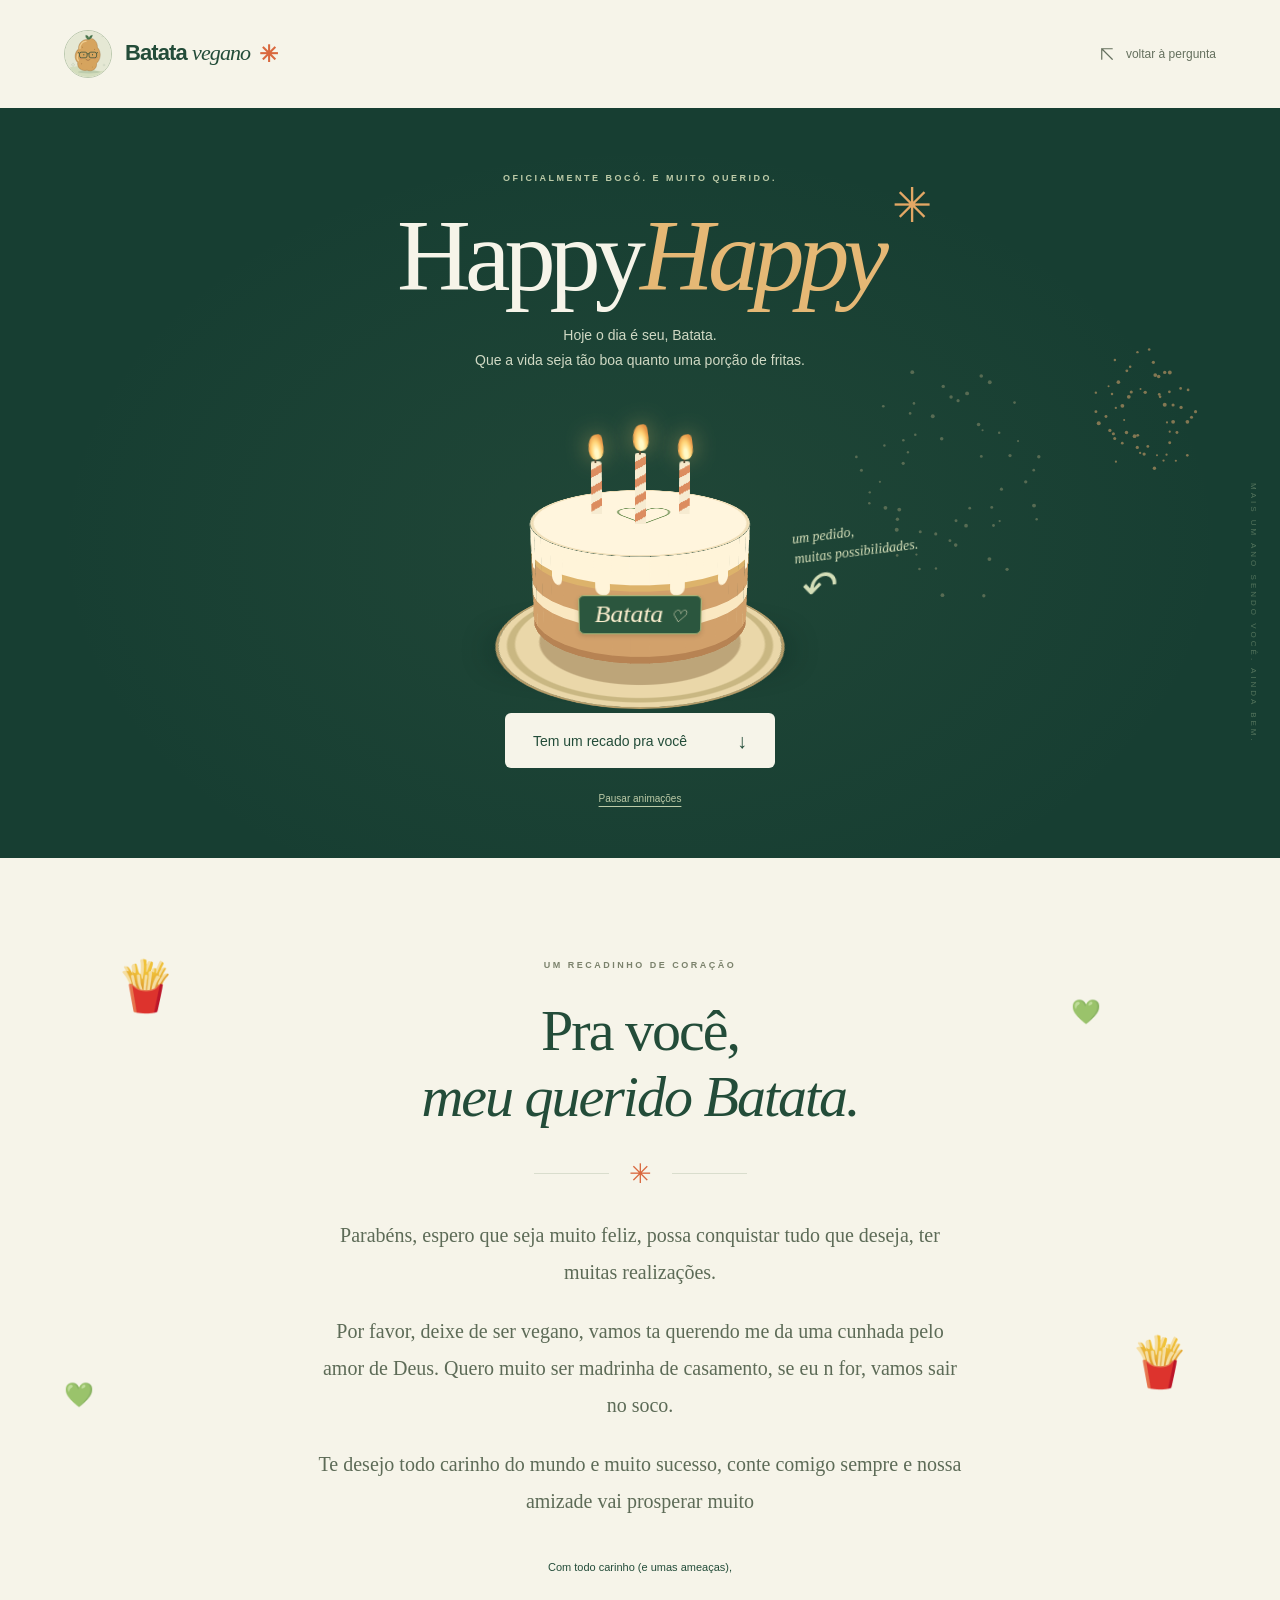
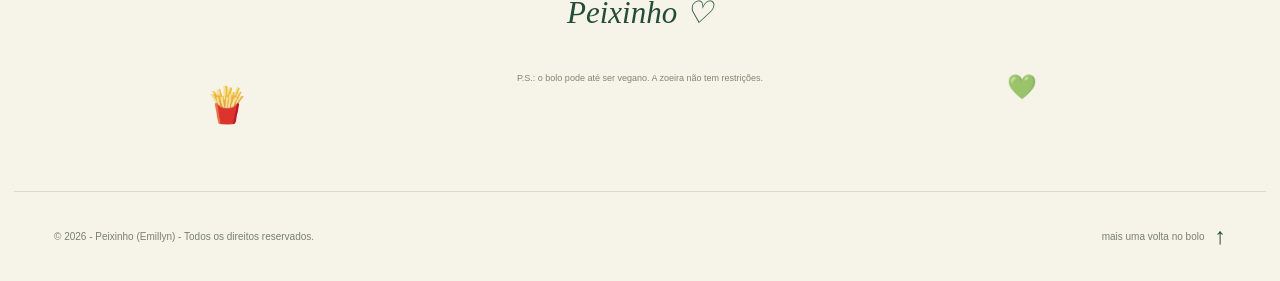
==== happyhappy.html @ f9ce617b "Cria site de aniversário Batata vegano" ====
<!doctype html>
<html lang="pt-BR">
  <head>
    <meta charset="utf-8">
    <meta name="viewport" content="width=device-width, initial-scale=1">
    <meta name="theme-color" content="#173e32">
    <meta name="description" content="HappyHappy! Um aniversário cheio de carinho, batatas e amizade.">
    <title>HappyHappy · Batata vegano</title>
    <link rel="icon" href="assets/batata.svg" type="image/svg+xml">
    <link rel="stylesheet" href="styles.css">
    <script src="script.js" defer></script>
  </head>
  <body class="party-page">
    <header class="site-header">
      <a class="brand" href="index.html" aria-label="Batata vegano — início">
        <img class="brand-photo" src="assets/batata.svg" alt="Ilustração provisória de uma batata" width="48" height="48">
        <span>Batata <em>vegano</em><span class="brand-dot" aria-hidden="true">✳</span></span>
      </a>
      <a class="header-note back-link" href="index.html"><svg class="arrow-icon" viewBox="0 0 24 24" aria-hidden="true"><path d="M19 19 5 5M5 19V5h14"/></svg> voltar à pergunta</a>
    </header>

    <main>
      <section class="party-hero" aria-labelledby="party-title">
        <canvas id="fireworks" aria-hidden="true"></canvas>
        <div class="party-content">
          <p class="eyebrow">OFICIALMENTE BOCÓ. E MUITO QUERIDO.</p>
          <h1 id="party-title">Happy<span>Happy</span><span class="party-title-star" aria-hidden="true">✳</span></h1>
          <p class="party-intro">Hoje o dia é seu, Batata.<br>Que a vida seja tão boa quanto uma porção de fritas.</p>

          <div class="cake-scene" role="img" aria-label="Um bolo de aniversário girando, com velas acesas e a escrita Batata">
            <div class="cake-shadow"></div>
            <div class="cake-tilt">
              <div class="cake-rotation" id="birthday-cake">
                <div class="cake-platter"></div>
                <div class="cake-body" id="cake-body">
                  <div class="cake-top"></div>
                  <div class="cake-label">Batata <span>♡</span></div>
                </div>
                <div class="candle candle-one"><i></i></div>
                <div class="candle candle-two"><i></i></div>
                <div class="candle candle-three"><i></i></div>
              </div>
            </div>
            <span class="cake-note handwritten">um pedido,<br>muitas possibilidades. <span aria-hidden="true">↶</span></span>
          </div>

          <a class="button button-cream" href="#mensagem">Tem um recado pra você <span aria-hidden="true">↓</span></a>
          <button class="motion-button" id="motion-toggle" type="button" aria-pressed="false">Pausar animações</button>
        </div>
        <span class="hero-side-note" aria-hidden="true">MAIS UM ANO SENDO VOCÊ. AINDA BEM.</span>
      </section>

      <section class="message-section" id="mensagem" aria-labelledby="message-title">
        <div class="message-decoration fries fries-one" aria-hidden="true">🍟</div>
        <div class="message-decoration fries fries-two" aria-hidden="true">🍟</div>
        <div class="message-decoration fries fries-three" aria-hidden="true">🍟</div>
        <div class="message-decoration heart heart-one" aria-hidden="true">💚</div>
        <div class="message-decoration heart heart-two" aria-hidden="true">💚</div>
        <div class="message-decoration heart heart-three" aria-hidden="true">💚</div>
        <div class="letter">
          <p class="eyebrow">UM RECADINHO DE CORAÇÃO</p>
          <h2 id="message-title">Pra você,<br><em>meu querido Batata.</em></h2>
          <div class="letter-rule" aria-hidden="true">✳</div>
          <div class="letter-body">
            <p>Parabéns, espero que seja muito feliz, possa conquistar tudo que deseja, ter muitas realizações.</p>
            <p>Por favor, deixe de ser vegano, vamos ta querendo me da uma cunhada pelo amor de Deus. Quero muito ser madrinha de casamento, se eu n for, vamos sair no soco.</p>
            <p>Te desejo todo carinho do mundo e muito sucesso, conte comigo sempre e nossa amizade vai prosperar muito</p>
          </div>
          <p class="letter-signoff">Com todo carinho (e umas ameaças),<br><span class="handwritten">Peixinho ♡</span></p>
          <span class="letter-ps">P.S.: o bolo pode até ser vegano. A zoeira não tem restrições.</span>
        </div>
      </section>
    </main>

    <footer class="site-footer"><span>© 2026 - Peixinho (Emillyn) - Todos os direitos reservados.</span><a class="footer-love" href="#party-title">mais uma volta no bolo <span aria-hidden="true">↑</span></a></footer>
  </body>
</html>
---- styles.css ----
:root {
  --paper: #f6f4e9;
  --green: #234c39;
  --dark-green: #173e32;
  --muted: #72786b;
  --orange: #d9683e;
  --line: #d9ddcd;
  --serif: Georgia, 'Times New Roman', serif;
  --sans: 'Trebuchet MS', Arial, sans-serif;
}

* { box-sizing: border-box; }
html { scroll-behavior: smooth; scroll-padding-top: 28px; }
body { margin: 0; color: var(--green); background: var(--paper); font-family: var(--sans); -webkit-font-smoothing: antialiased; }
a { color: inherit; text-decoration: none; }
button { font: inherit; }
button, a { -webkit-tap-highlight-color: transparent; }
a:focus-visible, button:focus-visible { outline: 3px solid var(--orange); outline-offset: 6px; }
::selection { background: #dbe4b7; color: var(--dark-green); }
.site-header { min-height: 108px; max-width: 1380px; margin: 0 auto; padding: 24px 64px; display: flex; align-items: center; justify-content: space-between; gap: 24px; border-bottom: 1px solid var(--line); }
.brand { display: flex; align-items: center; gap: 13px; flex-shrink: 0; }
.brand-photo { width: 48px; height: 48px; object-fit: cover; border: 1px solid #bcc9af; border-radius: 50%; }
.brand > span { font-size: 22px; letter-spacing: -.9px; font-weight: 700; }
.brand em { font-family: var(--serif); font-weight: 400; }
.brand-dot { color: var(--orange); font-size: 23px; margin-left: 9px; vertical-align: middle; }
.header-note { color: #65705e; font-size: 12px; }
.header-note > span { margin-left: 9px; color: var(--green); font-size: 20px; }
.arrow-icon { width: 18px; height: 18px; flex-shrink: 0; fill: none; stroke: currentColor; stroke-width: 1.6; stroke-linecap: round; stroke-linejoin: round; vertical-align: middle; }
.header-note > .arrow-icon { margin-left: 8px; }
.welcome-main { max-width: 1252px; min-height: calc(100svh - 194px); margin: auto; padding: 74px 40px 70px; display: grid; grid-template-columns: 1.04fr 1fr; align-items: center; gap: 60px; }
.eyebrow { font-size: 10px; font-weight: 700; letter-spacing: 2.5px; line-height: 1.7; margin: 0 0 26px; }
.tiny-star { display: inline-block; color: var(--orange); font-size: 23px; vertical-align: middle; margin: -3px 9px 0 0; }
.welcome-copy h1 { margin: 0 0 34px -5px; font-family: var(--serif); font-size: clamp(80px, 8.8vw, 125px); font-weight: 400; letter-spacing: -7px; line-height: .98; }
.question-word { position: relative; display: inline-block; font-style: italic; }
.question-mark { color: var(--orange); }
.underline { width: 100%; height: 20px; position: absolute; left: 0; bottom: -17px; fill: none; stroke: var(--orange); stroke-width: 2.5; stroke-linecap: round; }
.intro { font-size: 17px; line-height: 1.8; color: #6b7362; margin: 30px 0 25px; }
.answer-area { display: flex; gap: 14px; align-items: center; min-height: 70px; position: relative; }
.button { min-height: 55px; padding: 17px 27px; display: inline-flex; align-items: center; justify-content: space-between; gap: 35px; font-size: 14px; border: 1px solid transparent; border-radius: 6px; cursor: pointer; transition: background .2s, box-shadow .2s, transform .2s; }
.button > span { font-size: 20px; line-height: 16px; }
.button-primary { color: var(--paper); background: var(--green); min-width: 147px; }
.button-primary:hover { background: #315f47; box-shadow: 0 5px 0 #c5cfb5; transform: translateY(-2px); }
.button-outline { background: var(--paper); color: var(--green); border-color: #a7b29b; min-width: 132px; z-index: 20; touch-action: none; }
.button-outline.is-running { position: fixed; transition: none; box-shadow: 0 5px 16px #173e3215; }
.answer-hint { color: #7b806e; font-size: 10px; line-height: 1.8; margin: 13px 0 0; }
.answer-hint > span { padding-left: 4px; font-size: 15px; }
.welcome-art { position: relative; width: 100%; max-width: 426px; margin: 12px auto 24px; }
.portrait-frame { padding: 13px 13px 0; background: #fffef7; transform: rotate(5deg); box-shadow: 0 14px 35px #30462816, 0 0 0 1px #d5d8c75e; width: 90%; margin: auto; position: relative; }
.portrait { display: block; width: 100%; aspect-ratio: 4/4.7; object-fit: cover; object-position: center 40%; background: #e5e8d4; }
.portrait-caption { display: flex; align-items: center; justify-content: space-between; padding: 16px 8px 19px; font-family: var(--serif); font-style: italic; font-size: 21px; }
.portrait-caption > span:last-child { font-family: var(--sans); font-size: 31px; }
.portrait-tape { width: 98px; height: 31px; background: #d6d8ae9c; position: absolute; top: -17px; left: calc(50% - 49px); transform: rotate(-8deg); z-index: 1; clip-path: polygon(0 7%, 98% 0, 95% 18%, 100% 39%, 96% 65%, 100% 90%, 1% 100%, 4% 80%, 0 60%, 3% 35%); }
.handwritten { font-family: 'Segoe Print', 'Bradley Hand', 'Comic Sans MS', cursive; font-style: italic; }
.art-note { position: absolute; top: -57px; left: -35px; z-index: 2; font-size: 15px; line-height: 1.3; transform: rotate(-9deg); }
.art-note > span { font-size: 41px; position: absolute; right: -40px; top: 14px; font-style: normal; }
.birthday-sticker { width: 127px; height: 127px; display: flex; flex-direction: column; justify-content: center; align-items: center; position: absolute; right: -24px; bottom: 20px; border-radius: 50%; background: #e5a45c; color: #593d24; border: 1px dashed #ae7345; outline: 6px solid #e5a45c; transform: rotate(-13deg); font-size: 8px; letter-spacing: 1px; line-height: 1; }
.birthday-sticker strong { font-family: var(--serif); font-style: italic; font-weight: 400; font-size: 30px; letter-spacing: -1px; line-height: .6; }
.art-spark { position: absolute; font-size: 53px; color: var(--orange); }
.spark-one { right: -21px; top: -36px; }
.spark-two { left: -24px; bottom: 30px; font-size: 62px; }
.bottom-note { position: absolute; bottom: -44px; left: 65px; font-size: 13px; transform: rotate(-3deg); }
.site-footer { max-width: 1252px; min-height: 86px; margin: 0 auto; padding: 25px 40px; display: flex; align-items: center; justify-content: space-between; gap: 20px; border-top: 1px solid var(--line); font-size: 10px; color: #78806e; line-height: 1.7; }
.footer-love { display: inline-flex; gap: 10px; align-items: center; }
.footer-love > span { font-size: 23px; color: var(--green); }

/* A segunda página: uma pequena festa, sem dependências externas. */
.party-page .site-header { border-bottom: 0; }
.back-link { display: flex; align-items: center; gap: 10px; }
.back-link > span { margin: 0; }
.party-hero { position: relative; overflow: hidden; background: var(--dark-green); color: var(--paper); min-height: 750px; padding: 63px 24px 38px; text-align: center; }
.party-hero::after { content: ''; position: absolute; inset: 0; pointer-events: none; background: radial-gradient(ellipse at 50% 58%, #8aa87315, transparent 65%); }
#fireworks { position: absolute; inset: 0; width: 100%; height: 100%; pointer-events: none; }
.party-content { position: relative; z-index: 1; max-width: 900px; margin: auto; }
.party-hero .eyebrow { color: #bdcba8; margin-bottom: 19px; font-size: 9px; }
.party-hero h1 { position: relative; display: inline-block; margin: 0 0 15px; font-family: var(--serif); font-weight: 400; font-size: clamp(64px, 8vw, 108px); letter-spacing: -6px; line-height: 1; }
.party-hero h1 > span:first-child { font-style: italic; color: #e5b875; }
.party-title-star { position: absolute; top: -23px; right: -43px; font-size: 48px; color: #e3a765; font-family: var(--sans); }
.party-intro { font-size: 14px; line-height: 1.8; color: #d0d9c4; margin: 0; }
.button-cream { background: var(--paper); color: var(--green); min-width: 270px; position: relative; z-index: 2; }
.button-cream:hover { background: #e6eacb; transform: translateY(-3px); }
.motion-button { display: block; margin: 17px auto 0; border: 0; padding: 8px; color: #bdcba8; background: transparent; font-size: 10px; text-decoration: underline; text-underline-offset: 4px; cursor: pointer; }
.hero-side-note { position: absolute; right: 22px; top: 50%; writing-mode: vertical-rl; letter-spacing: 3px; font-size: 8px; color: #a7bc976b; }
.cake-scene { position: relative; height: 340px; max-width: 500px; margin: 0 auto; perspective: 900px; }
.cake-tilt { position: absolute; left: 50%; top: 52%; width: 0; height: 0; transform-style: preserve-3d; transform: rotateX(-19deg); }
.cake-rotation { width: 0; height: 0; transform-style: preserve-3d; animation: cake-turn 18s linear infinite; }
@keyframes cake-turn { from { transform: rotateY(-18deg); } to { transform: rotateY(342deg); } }
.cake-body { width: 216px; height: 104px; position: absolute; left: -108px; top: -32px; transform-style: preserve-3d; }
.cake-slice { position: absolute; left: calc(50% - 9px); top: 0; width: 18px; height: 104px; background: linear-gradient(to bottom, #fff4d9 0 26%, #ddb36b 26% 32%, #d2a16b 32% 56%, #fae8c1 56% 67%, #d2a16b 67% 93%, #b78353 93%); backface-visibility: hidden; }
.cake-slice:nth-child(3n)::after { content: ''; position: absolute; background: #fff4d9; width: 14px; height: 39px; top: 0; left: 2px; border-radius: 0 0 12px 12px; }
.cake-top { position: absolute; width: 216px; height: 216px; top: -56px; left: 0; border-radius: 50%; transform: rotateX(90deg) translateZ(52px); background: radial-gradient(circle at 50% 50%, #fff5dd 68%, #eddbb3 69%, #fff1d1 72%); backface-visibility: hidden; }
.cake-top::after { content: '♡'; color: #77965b; font-family: var(--serif); font-size: 75px; position: absolute; top: 53px; left: 78px; }
.cake-label { position: absolute; top: 36px; left: 53px; width: 110px; padding: 5px 0; border-radius: 5px; background: #2b563e; border: 1px solid #a3b477; box-shadow: 0 2px 4px #4a301f33; color: #fff1d1; font-family: var(--serif); font-size: 23px; font-style: italic; transform: translateZ(109px); backface-visibility: hidden; }
.cake-label span { font-size: 16px; }
.cake-platter { position: absolute; left: -145px; top: -125px; width: 290px; height: 290px; border-radius: 50%; background: radial-gradient(circle, #bda579 50%, #ead7a9 51% 62%, #c9b782 63% 66%, #ead7a9 67%); transform: rotateX(90deg) translateZ(-76px); box-shadow: 0 0 0 3px #b59c69; }
.cake-shadow { position: absolute; bottom: 44px; left: calc(50% - 150px); width: 300px; height: 38px; border-radius: 50%; background: #061e1c; filter: blur(16px); opacity: .65; }
.candle { position: absolute; width: 11px; height: 58px; left: -5px; top: -86px; border-radius: 3px 3px 0 0; background: repeating-linear-gradient(150deg, #f6ebd1 0 8px, #dc8c5f 8px 15px); transform: translateZ(0); transform-style: preserve-3d; }
.candle-one { transform: translateX(-44px) translateZ(-20px); }
.candle-two { top: -103px; height: 75px; transform: translateZ(15px); }
.candle-three { transform: translateX(44px) translateZ(-20px); }
.candle::before { content: ''; position: absolute; width: 2px; height: 7px; top: -5px; left: 4px; background: #50412d; }
.candle i { position: absolute; top: -27px; left: -2px; width: 15px; height: 25px; border-radius: 70% 25% 55% 45%; background: radial-gradient(ellipse at 50% 75%, #fff9c7 15%, #ffd376 45%, #e79646 75%); box-shadow: 0 0 21px #ffd37670; transform: translateZ(1px) rotate(-8deg); animation: flicker 1s ease-in-out infinite alternate; }
@keyframes flicker { to { transform: translateZ(1px) rotate(8deg) scale(.9,1.08); opacity: .8; } }
.cake-note { position: absolute; right: -30px; bottom: 100px; font-size: 14px; line-height: 1.4; color: #d4deb8; transform: rotate(-7deg); text-align: left; }
.cake-note > span { display: block; font-family: var(--serif); font-size: 43px; margin-top: -8px; }
.message-section { position: relative; padding: 100px 24px 105px; overflow: hidden; }
.letter { max-width: 650px; margin: 0 auto; text-align: center; position: relative; z-index: 1; }
.letter .eyebrow { font-size: 9px; margin-bottom: 25px; color: #7b826c; }
.letter h2 { margin: 0; font-family: var(--serif); font-size: clamp(37px,4.6vw,58px); font-weight: 400; line-height: 1.14; letter-spacing: -2px; }
.letter h2 em { font-weight: 400; }
.letter-rule { display: flex; align-items: center; gap: 20px; justify-content: center; color: var(--orange); font-size: 27px; margin: 27px 0; }
.letter-rule::before, .letter-rule::after { content: ''; height: 1px; width: 75px; background: var(--line); }
.letter-body { color: #5d6b57; font-family: var(--serif); font-size: 20px; line-height: 1.85; }
.letter-body p { margin: 0 0 22px; }
.letter-signoff { font-size: 11px; line-height: 2.2; margin: 35px 0 20px; }
.letter-signoff .handwritten { font-size: 31px; color: var(--green); }
.letter-ps { display: inline-block; color: #80866f; font-size: 9px; line-height: 1.8; max-width: 300px; }
.message-decoration { position: absolute; user-select: none; pointer-events: none; animation: float 5s ease-in-out infinite alternate; }
.fries { font-size: 49px; filter: saturate(.8); }
.fries-one { top: 100px; left: 9%; --turn: -17deg; }
.fries-two { top: 51%; right: 7%; --turn: 20deg; animation-delay: -2s; }
.fries-three { bottom: 65px; left: 16%; --turn: 12deg; font-size: 35px; }
.heart { font-size: 24px; opacity: .75; }
.heart-one { top: 140px; right: 14%; --turn: 17deg; }
.heart-two { top: 56%; left: 5%; --turn: -20deg; animation-delay: -1s; }
.heart-three { bottom: 90px; right: 19%; --turn: 10deg; }
@keyframes float { from { transform: translateY(0) rotate(var(--turn)); } to { transform: translateY(-14px) rotate(calc(var(--turn) + 7deg)); } }
.animations-paused *, .animations-paused *::before, .animations-paused *::after { animation-play-state: paused !important; }

@media (min-width: 1500px) { .welcome-main { min-height: 740px; } }
@media (max-width: 1000px) {
  .site-header { padding: 23px 35px; }
  .welcome-main { gap: 35px; padding: 85px 45px; }
  .welcome-copy h1 { font-size: 98px; }
  .welcome-art { max-width: 340px; }
  .art-note { left: -5px; }
  .birthday-sticker { right: -5px; width: 105px; height: 105px; font-size: 6px; }
  .birthday-sticker strong { font-size: 26px; }
  .spark-one { right: -9px; }
  .spark-two { left: -5px; font-size: 48px; }
  .message-decoration { opacity: .5; }
  .fries-one { left: 3%; }
  .fries-two { right: 1%; }
}
@media (max-width: 700px) {
  .site-header { min-height: 85px; padding: 18px 22px; gap: 12px; }
  .brand { gap: 9px; }
  .brand-photo { width: 38px; height: 38px; }
  .brand > span { font-size: 19px; }
  .brand-dot { font-size: 19px; margin-left: 5px; }
  .header-note { max-width: 105px; text-align: right; font-size: 9px; line-height: 1.6; }
  .header-note > span { font-size: 15px; margin-left: 3px; }
  .welcome-main { grid-template-columns: 1fr; min-height: auto; gap: 85px; padding: 48px 28px 85px; }
  .welcome-copy { max-width: 400px; width: 100%; margin: auto; }
  .welcome-copy h1 { font-size: 100px; letter-spacing: -6px; }
  .eyebrow { font-size: 9px; margin-bottom: 22px; }
  .intro { font-size: 16px; margin-bottom: 20px; }
  .answer-area { gap: 12px; }
  .button { min-height: 53px; padding: 16px 24px; }
  .button-primary { min-width: 145px; }
  .button-outline { min-width: 125px; }
  .answer-hint { font-size: 9px; }
  .welcome-art { width: 82%; max-width: 320px; margin-top: 0; }
  .art-note { top: -49px; font-size: 13px; left: -17px; }
  .portrait-frame { width: 100%; }
  .portrait-caption { font-size: 19px; padding: 12px 5px 15px; }
  .birthday-sticker { right: -24px; bottom: 11px; }
  .spark-one { right: -21px; top: -40px; }
  .spark-two { left: -34px; bottom: 10px; }
  .bottom-note { font-size: 11px; left: 15px; bottom: -40px; }
  .site-footer { margin: 0 22px; padding: 22px 0; flex-direction: column; justify-content: center; gap: 5px; text-align: center; font-size: 8px; }
  .footer-love { font-size: 9px; }
  .party-hero { padding: 50px 20px 30px; min-height: 690px; }
  .party-hero .eyebrow { font-size: 7px; letter-spacing: 1.6px; }
  .party-hero h1 { font-size: clamp(50px,11vw,77px); letter-spacing: -3.5px; }
  .party-title-star { font-size: 29px; right: -18px; top: -20px; }
  .party-intro { font-size: 12px; }
  .cake-scene { height: 320px; }
  .cake-note { display: none; }
  .cake-note > span { display: none; }
  .hero-side-note { display: none; }
  .message-section { padding: 80px 34px; }
  .letter h2 { font-size: 40px; }
  .letter-body { font-size: 18px; line-height: 1.85; }
  .message-decoration { opacity: .3; font-size: 26px; }
  .fries-one { left: -8px; top: 37px; }
  .fries-two { right: -5px; }
  .fries-three { left: 4%; bottom: 25px; }
  .heart-one { right: 2%; top: 70px; }
  .heart-two { left: -8px; top: 65%; }
  .heart-three { bottom: 40px; right: 5%; }
}
@media (prefers-reduced-motion: reduce) {
  html { scroll-behavior: auto; }
  *, *::before, *::after { animation: none !important; transition: none !important; }
}
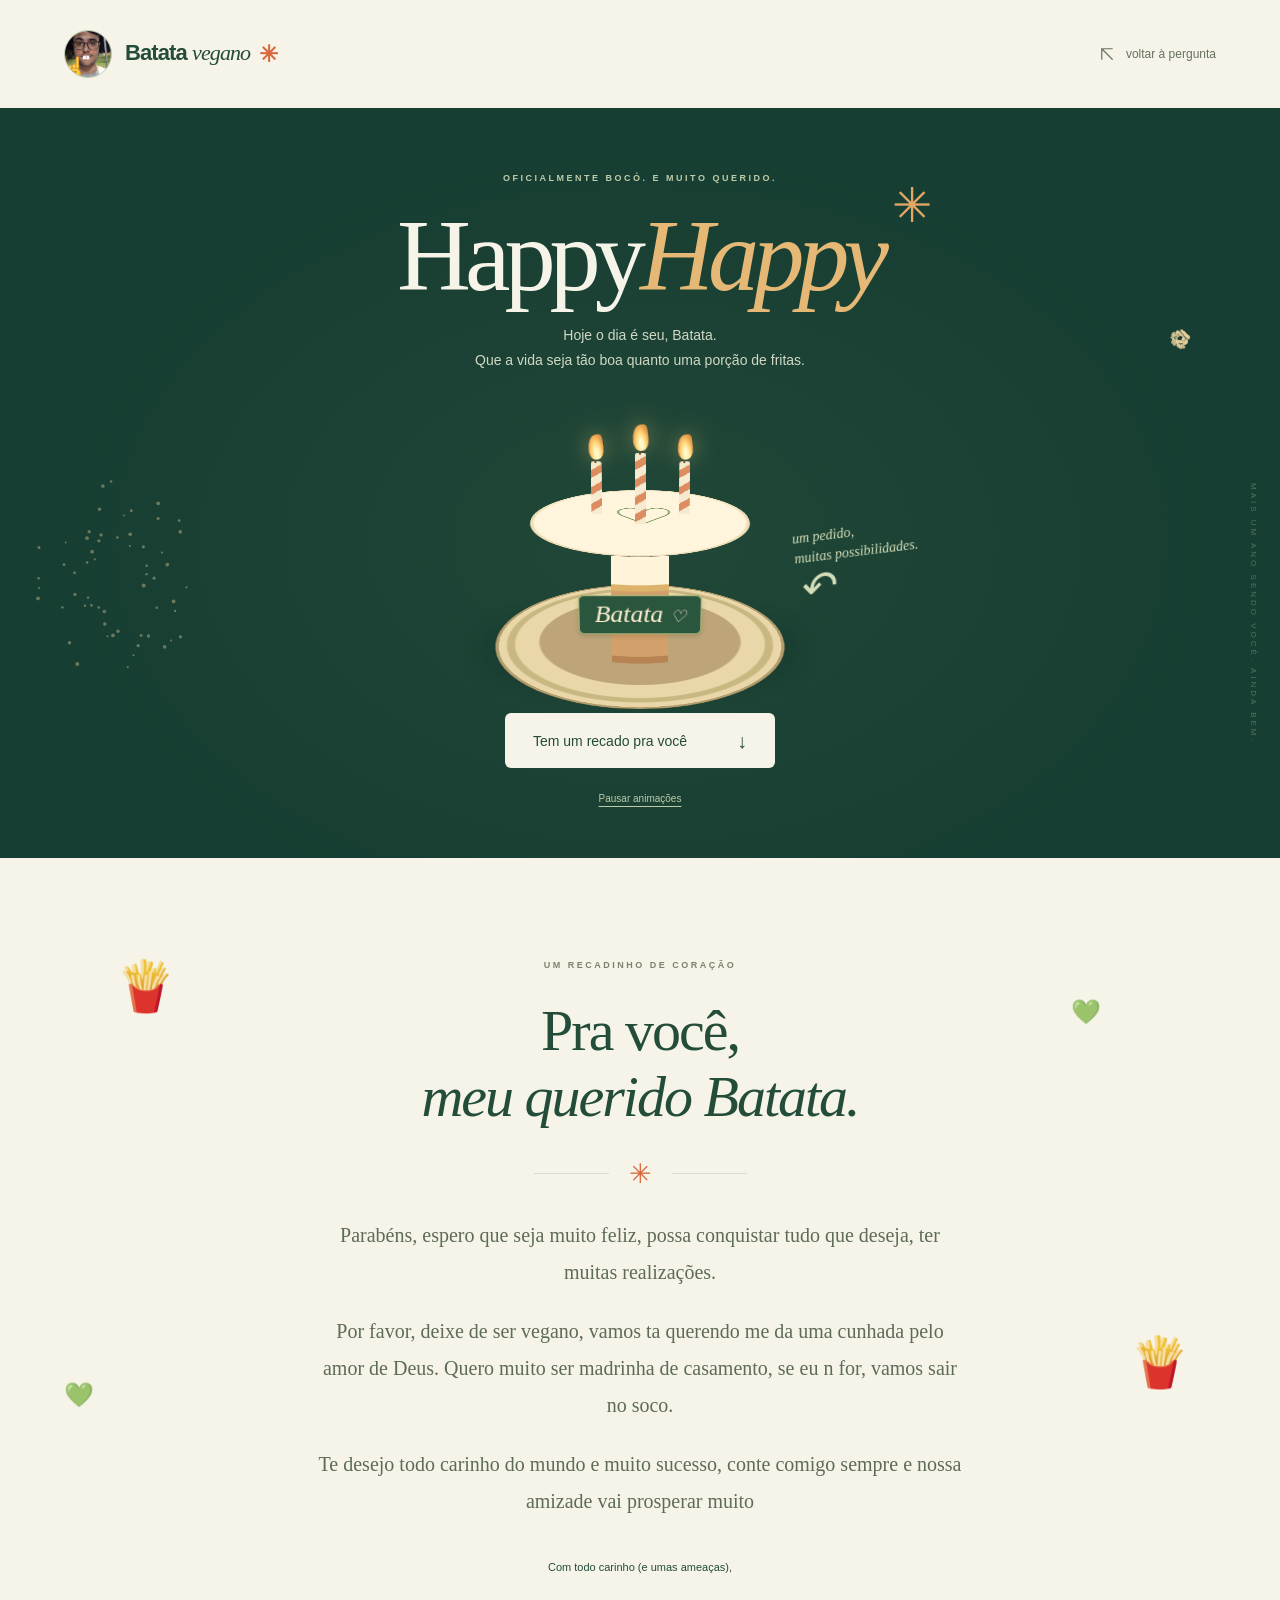
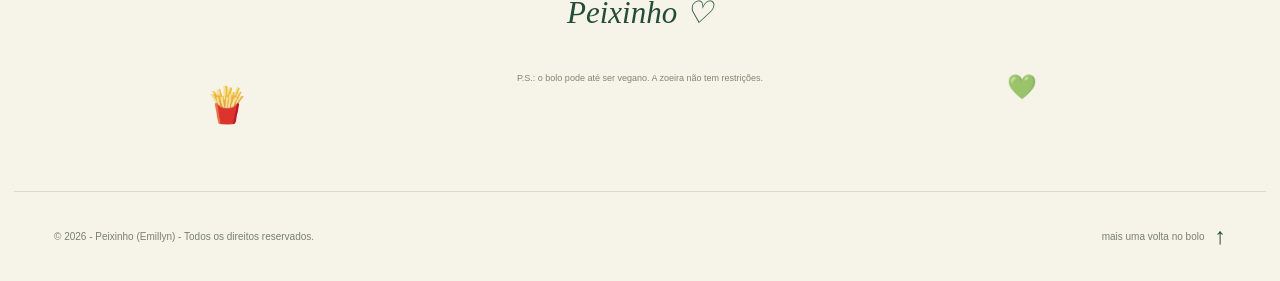
==== commit 1a6f9ee4: "Alteração de foto" ====
--- a/happyhappy.html
+++ b/happyhappy.html
@@ -13,7 +13,7 @@
   <body class="party-page">
     <header class="site-header">
       <a class="brand" href="index.html" aria-label="Batata vegano — início">
-        <img class="brand-photo" src="assets/batata.svg" alt="Ilustração provisória de uma batata" width="48" height="48">
+        <img class="brand-photo" src="assets/batata.jpg" alt="Ilustração provisória de uma batata" width="48" height="48">
         <span>Batata <em>vegano</em><span class="brand-dot" aria-hidden="true">✳</span></span>
       </a>
       <a class="header-note back-link" href="index.html"><svg class="arrow-icon" viewBox="0 0 24 24" aria-hidden="true"><path d="M19 19 5 5M5 19V5h14"/></svg> voltar à pergunta</a>
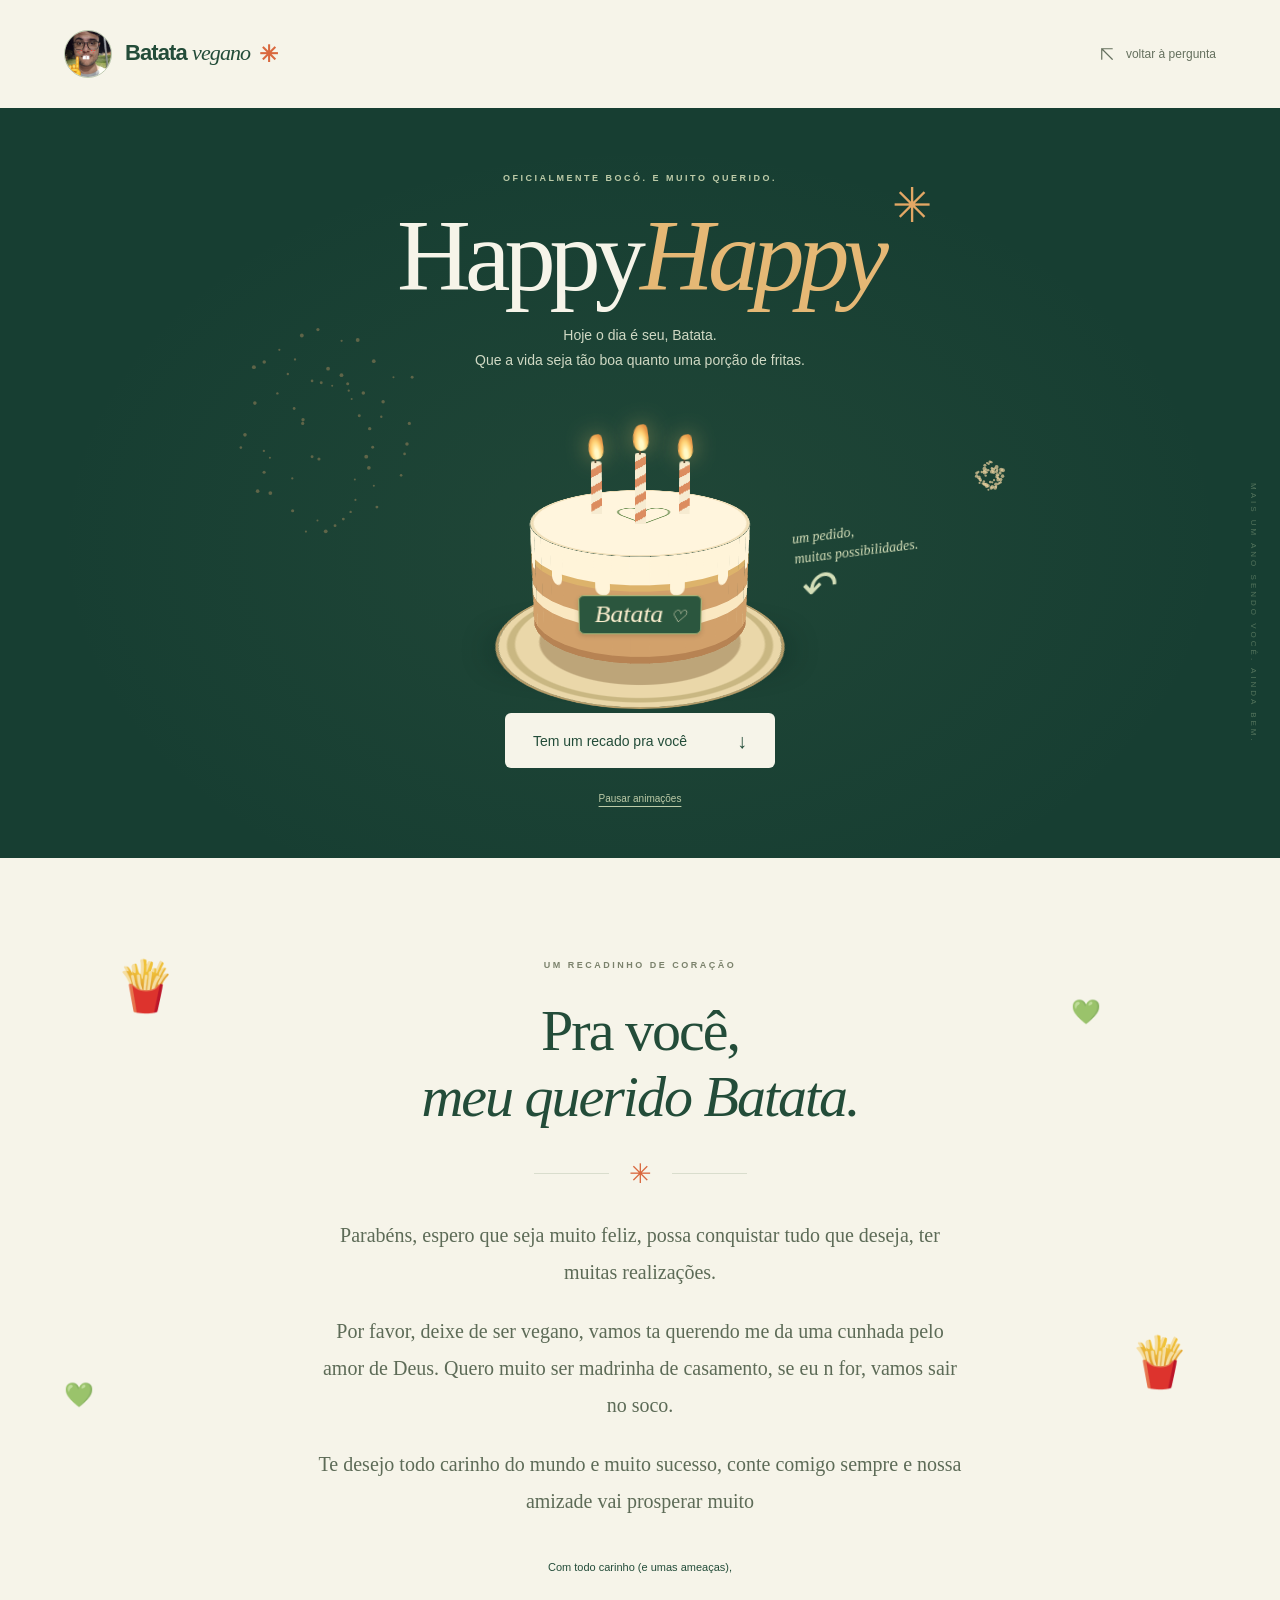
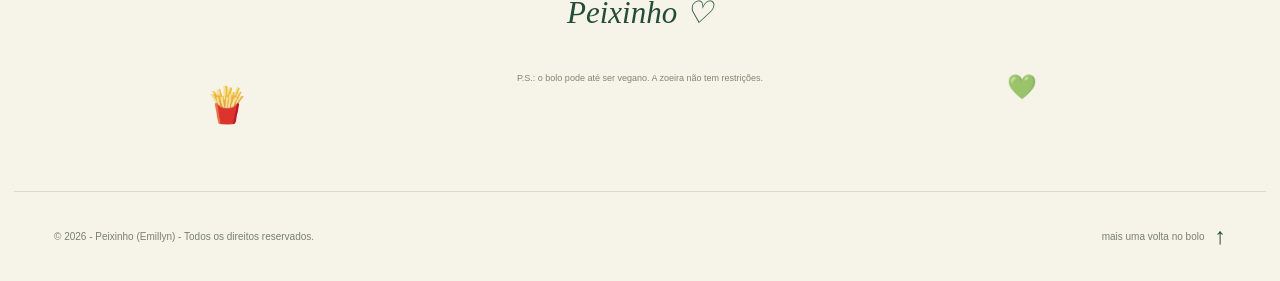
==== commit f1838ed9: "Atualiza versão do CSS para carregar a cor do botão" ====
--- a/happyhappy.html
+++ b/happyhappy.html
@@ -7,7 +7,7 @@
     <meta name="description" content="HappyHappy! Um aniversário cheio de carinho, batatas e amizade.">
     <title>HappyHappy · Batata vegano</title>
     <link rel="icon" href="assets/batata.svg" type="image/svg+xml">
-    <link rel="stylesheet" href="styles.css">
+    <link rel="stylesheet" href="styles.css?v=2">
     <script src="script.js" defer></script>
   </head>
   <body class="party-page">
--- a/styles.css
+++ b/styles.css
@@ -40,7 +40,7 @@
 .button > span { font-size: 20px; line-height: 16px; }
 .button-primary { color: var(--paper); background: var(--green); min-width: 147px; }
 .button-primary:hover { background: #315f47; box-shadow: 0 5px 0 #c5cfb5; transform: translateY(-2px); }
-.button-outline { background: var(--paper); color: var(--green); border-color: #a7b29b; min-width: 132px; z-index: 20; touch-action: none; }
+.button-outline { background: #1e8048; color: #fff; border-color: #1e8048; min-width: 132px; z-index: 20; touch-action: none; }
 .button-outline.is-running { position: fixed; transition: none; box-shadow: 0 5px 16px #173e3215; }
 .answer-hint { color: #7b806e; font-size: 10px; line-height: 1.8; margin: 13px 0 0; }
 .answer-hint > span { padding-left: 4px; font-size: 15px; }
